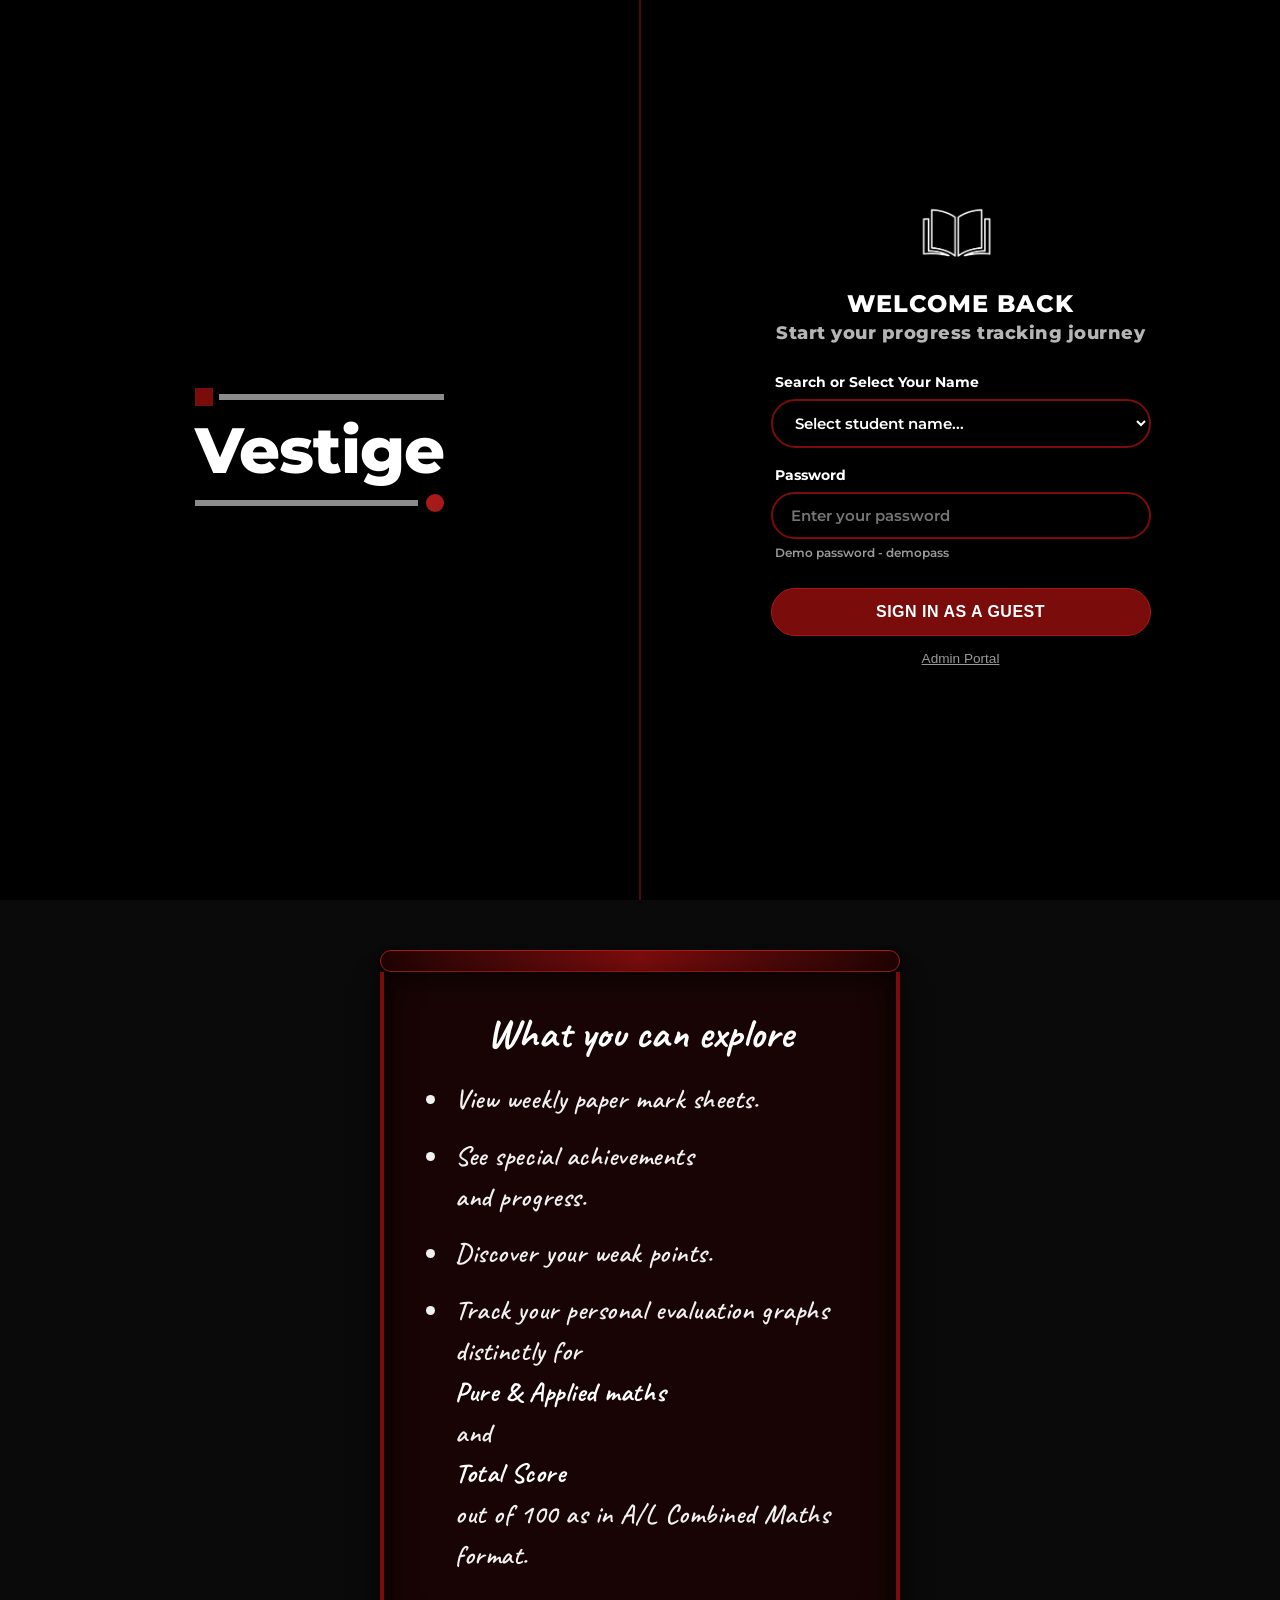
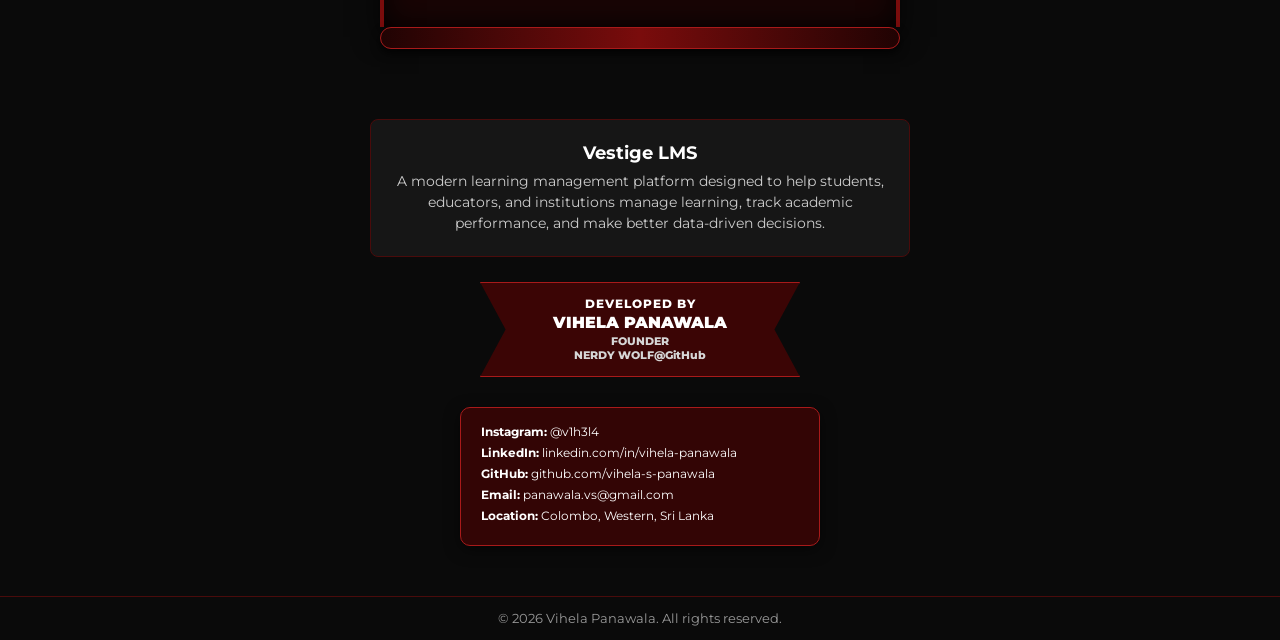
==== index.html @ 2ce4fa8c "Add files via upload" ====
<!doctype html>
<html lang="en">
  <head>
    <meta charset="UTF-8" />
    <meta name="viewport" content="width=device-width, initial-scale=1.0" />
    <title>Vestige LMS - Combined Maths Evaluation</title>
    <link rel="stylesheet" href="./css/styles.css" />
    <link rel="preconnect" href="https://fonts.googleapis.com">
    <link rel="preconnect" href="https://fonts.gstatic.com" crossorigin>
    <link href="https://fonts.googleapis.com/css2?family=Caveat:wght@600;700&family=Montserrat:wght@400;600;700;800;900&display=swap" rel="stylesheet">
  </head>
  <body class="page-login" data-page="login">
    <div class="lms-container">
      
      <!-- HERO & LOGIN SECTION -->
      <section class="hero-split">
        <!-- Left Panel: Brand & Accents -->
        <div class="brand-panel">
          <div class="wolf-bg-overlay"></div>
          <div class="brand-logo-container">
            <div class="accent-top">
              <span class="square-accent"></span>
              <span class="line-accent"></span>
            </div>
            <h1 class="brand-title">Vestige</h1>
            
            <div class="accent-bottom">
              <span class="line-accent"></span>
              <span class="dot-accent"></span>
            </div>
          </div>
          
        </div>


        <!-- Right Panel: Login Box -->
        <div class="login-panel">
          <div class="top-bar"></div>

          <div class="login-box">
            <div class="book-icon-wrapper">
              <img src="./book-icon.png" alt="Book Icon" class="book-icon" onerror="this.style.display='none'" />
            </div>

            <h2 class="welcome-heading">WELCOME BACK</h2>
            <h3 class="welcome-subheading">Start your progress tracking journey</h3>

            <!-- Searchable Student Selection -->
            <div class="form-group">
              <label for="studentSearchInput">Search or Select Your Name</label>
              <div class="select-wrapper">
                <select id="studentSearchInput" class="custom-input" aria-label="Select student name">
                  <option value="">Select student name...</option>
                </select>
              </div>
            </div>

            <div class="form-group">
              <label for="passwordInput">Password</label>
              <input type="password" id="passwordInput" class="custom-input" placeholder="Enter your password" />
              <small class="demo-password-note">Demo password - demopass</small>
            </div>

            <div class="action-group">
              <button id="viewStudentBtn" class="guest-btn" type="button">SIGN IN AS A GUEST</button>
              <button id="adminBtn" class="admin-float-link" type="button">Admin Portal</button>
            </div>
          </div>
        </div>
      </section>

      <div id="adminPinModal" class="admin-pin-modal hidden" aria-hidden="true">
        <div class="admin-pin-card">
          <h3>Admin Access</h3>
          <p>Enter the admin PIN to continue.</p>
          <label for="adminPinInput" class="sr-only">Admin PIN</label>
          <input id="adminPinInput" type="password" class="custom-input" placeholder="Enter admin PIN" />
          <div class="admin-pin-actions">
            <button id="cancelAdminPin" class="cancel-pin-btn" type="button">Cancel</button>
            <button id="confirmAdminPin" class="btn-primary" type="button">Enter</button>
          </div>
        </div>
      </div>

      <!-- EXPLORE / PARCHMENT SCROLL SECTION -->
      <section class="explore-section">
        <div class="scroll-wrapper">
          <div class="scroll-cap top-cap"></div>
          <div class="scroll-body">
            <h2 class="scroll-title">What you can explore</h2>
            <ul class="scroll-list">
              <li>View weekly paper mark sheets.</li>
              <li>See special achievements<br />and progress.</li>
              <li>Discover your weak points.</li>
              <li>
                Track your personal evaluation graphs<br />
                distinctly for<br />
                <strong>Pure &amp; Applied maths</strong><br />
                and<br />
                <strong>Total Score</strong><br />
                out of 100 as in A/L Combined Maths<br />
                format.
              </li>
            </ul>
          </div>
          <div class="scroll-cap bottom-cap"></div>
        </div>
      </section>

      <!-- PLATFORM INFO SECTION -->
      <section class="info-section">
        <div class="about-card">
          <h3>Vestige LMS</h3>
          <p>
            A modern learning management platform designed to help students, educators, and institutions manage learning, track academic performance, and make better data-driven decisions.
          </p>
        </div>

        <div class="developer-banner">
          <span class="dev-tag">DEVELOPED BY</span>
          <span class="dev-name">VIHELA PANAWALA</span>
          <span class="dev-title">FOUNDER</span>
          <span class="dev-org">NERDY WOLF@GitHub</span>
        </div>

        <div class="contact-card">
          <p><strong>Instagram:</strong> @v1h3l4</p>
          <p><strong>LinkedIn:</strong> linkedin.com/in/vihela-panawala</p>
          <p><strong>GitHub:</strong> github.com/vihela-s-panawala</p>
          <p><strong>Email:</strong> panawala.vs@gmail.com</p>
          <p><strong>Location:</strong> Colombo, Western, Sri Lanka</p>
        </div>
      </section>

      <!-- SITE FOOTER -->
      <footer class="site-footer">
        <p>© 2026 Vihela Panawala. All rights reserved.</p>
        
      </footer>

    </div>

    <script type="module" src="./js/app.js"></script>
  </body>
</html>
---- css/styles.css ----
/* ==========================================================================
   COLOR PALETTE & VARIABLES (BURGUNDY, BLACK, WHITE)
   ========================================================================== */
:root {
  --burgundy: #7a0c0c;
  --burgundy-dark: #3b0505;
  --burgundy-hover: #540909;
  --burgundy-bright: #a81a1a;
  --burgundy-light: #f5e6e6;
  --black: #0a0a0a;
  --black-card: #161616;
  --black-panel: #111111;
  --white: #ffffff;
  --off-white: #f8f9fa;
  --muted: #999999;
  --border-burgundy: #4a0b0b;
  --border-burgundy-light: #7a0c0c;
}

* {
  box-sizing: border-box;
  margin: 0;
  padding: 0;
}

html {
  scroll-behavior: smooth;
}

body {
  font-family: 'Montserrat', 'Segoe UI', sans-serif;
  background-color: var(--black);
  color: var(--white);
  min-height: 100vh;
  overflow-x: hidden;
  transition: background-color 0.3s ease, color 0.3s ease;
}

/* Light Mode Overrides */
body.light-mode {
  background-color: var(--off-white);
  color: var(--black);
}

body.light-mode .hero-split,
body.light-mode .login-panel,
body.light-mode .explore-section,
body.light-mode .info-section {
  background-color: var(--off-white);
}

body.light-mode .welcome-heading,
body.light-mode .welcome-subheading,
body.light-mode .form-group label {
  color: var(--black);
}

body.light-mode .welcome-subheading {
  color: var(--burgundy);
}

body.light-mode .custom-input {
  background-color: var(--white);
  color: var(--black);
  border-color: var(--burgundy);
}

body.light-mode .about-card {
  background-color: var(--white);
  color: var(--black);
  border: 1px solid var(--border-burgundy);
}

body.light-mode .about-card h3 {
  color: var(--burgundy);
}

body.light-mode .site-footer {
  background-color: #ebebeb;
  color: var(--black);
  border-top-color: var(--border-burgundy-light);
}

/* Hero / Login Split Section */
.hero-split {
  display: flex;
  min-height: 100vh;
  width: 100%;
}

.brand-panel {
  flex: 1;
  position: relative;
  overflow: hidden;
  background-color: #000000;
  display: flex;
  align-items: center;
  justify-content: center;
  padding: 40px;
  min-height: 400px;
}




.brand-logo-container {
  position: relative;
  z-index: 2;
  text-align: center;
}

.brand-title {
  font-size: clamp(2.5rem, 5vw, 4.2rem);
  font-weight: 800;
  color: var(--white);
  letter-spacing: -1px;
  line-height: 1;
  margin: 12px 0;
  text-shadow: 0 4px 15px rgba(0, 0, 0, 0.9);
}

.accent-top {
  display: flex;
  align-items: center;
  justify-content: flex-start;
  gap: 6px;
  margin-bottom: 4px;
}

.square-accent {
  width: 18px;
  height: 18px;
  background-color: var(--burgundy);
  display: inline-block;
}

.line-accent {
  height: 6px;
  background-color: rgba(255, 255, 255, 0.55);
  flex: 1;
  display: inline-block;
}

.accent-bottom {
  display: flex;
  align-items: center;
  justify-content: flex-end;
  gap: 8px;
  margin-top: 4px;
}

.dot-accent {
  width: 18px;
  height: 18px;
  border-radius: 50%;
  background-color: var(--burgundy-bright);
  display: inline-block;
}

/* Right Login Panel */
.login-panel {
  flex: 1;
  display: flex;
  flex-direction: column;
  justify-content: space-between;
  align-items: center;
  padding: 30px 40px 60px 40px;
  position: relative;
  border-left: 2px solid var(--border-burgundy);
  background-color: #000000;
}

.top-bar {
  width: 100%;
  display: flex;
  justify-content: flex-end;
  align-items: center;
  gap: 12px;
}

.theme-toggle-btn {
  background: rgba(255, 255, 255, 0.08);
  color: inherit;
  border: 1px solid var(--border-burgundy-light);
  padding: 6px 14px;
  border-radius: 20px;
  cursor: pointer;
  font-size: 0.85rem;
  font-weight: 600;
  transition: background 0.2s, border-color 0.2s;
}

.theme-toggle-btn:hover {
  background: rgba(122, 12, 12, 0.3);
  border-color: var(--burgundy-bright);
}

.admin-pin-modal {
  position: fixed;
  inset: 0;
  background: rgba(0, 0, 0, 0.7);
  display: flex;
  align-items: center;
  justify-content: center;
  z-index: 1000;
}

.admin-pin-modal.hidden {
  display: none;
}

.admin-pin-card {
  width: min(90vw, 420px);
  background: #111111;
  border: 1px solid var(--border-burgundy);
  border-radius: 18px;
  padding: 28px 24px;
  box-shadow: 0 18px 50px rgba(0, 0, 0, 0.45);
}

.admin-pin-card h3 {
  font-size: 1.5rem;
  margin-bottom: 10px;
  color: var(--white);
}

.admin-pin-card p {
  margin-bottom: 16px;
  color: var(--muted);
}

.admin-pin-actions {
  display: flex;
  justify-content: flex-end;
  gap: 12px;
  margin-top: 18px;
}

.cancel-pin-btn {
  background: transparent;
  border: 1px solid var(--border-burgundy);
  color: var(--white);
  padding: 11px 18px;
  border-radius: 999px;
  cursor: pointer;
}

.btn-primary {
  background: var(--burgundy);
  color: var(--white);
  border: 1px solid var(--burgundy-bright);
  border-radius: 999px;
  padding: 11px 18px;
  font-weight: 700;
  cursor: pointer;
  transition: background-color 0.2s ease;
}

.btn-primary:hover {
  background: var(--burgundy-hover);
}

.sr-only {
  position: absolute;
  width: 1px;
  height: 1px;
  padding: 0;
  margin: -1px;
  overflow: hidden;
  clip: rect(0, 0, 0, 0);
  border: 0;
}

/* Login Form Elements */
.login-box {
  width: 100%;
  max-width: 380px;
  display: flex;
  flex-direction: column;
  align-items: center;
  text-align: center;
  margin: auto 0;
}

.book-icon-wrapper {
  margin-bottom: 20px;
}

.book-icon {
  width: 110px;
  height: auto;
}

.welcome-heading {
  font-size: 1.5rem;
  font-weight: 800;
  letter-spacing: 1px;
  margin-bottom: 4px;
  color: var(--white);
}

.welcome-subheading {
  font-size: 1.1rem;
  font-weight: 800;
  letter-spacing: 0.5px;
  margin-bottom: 30px;
  color: #b5b5b5;
}

.form-group {
  width: 100%;
  text-align: left;
  margin-bottom: 18px;
}

.form-group label {
  display: block;
  font-size: 0.88rem;
  font-weight: 700;
  margin-bottom: 8px;
  margin-left: 4px;
}

.custom-input {
  width: 100%;
  padding: 12px 18px;
  border-radius: 30px;
  border: 2px solid var(--burgundy);
  background-color: #000000;
  color: var(--white);
  font-size: 0.95rem;
  font-family: inherit;
  font-weight: 600;
  outline: none;
  transition: border-color 0.2s ease, box-shadow 0.2s ease;
}

.custom-input:focus {
  border-color: var(--burgundy-bright);
  box-shadow: 0 0 10px rgba(168, 26, 26, 0.4);
}

.custom-input option {
  background-color: #000000;
  color: var(--white);
}

.demo-password-note {
  display: block;
  margin-top: 6px;
  margin-left: 4px;
  font-size: 0.76rem;
  color: var(--muted);
  font-weight: 600;
}

.action-group {
  width: 100%;
  display: flex;
  flex-direction: column;
  align-items: center;
  margin-top: 10px;
}

.guest-btn {
  width: 100%;
  padding: 14px 20px;
  border-radius: 30px;
  background-color: var(--burgundy);
  color: var(--white);
  font-size: 1rem;
  font-weight: 800;
  letter-spacing: 0.5px;
  border: 1px solid var(--burgundy-bright);
  cursor: pointer;
  transition: background-color 0.2s ease, transform 0.1s ease;
}

.guest-btn:hover {
  background-color: var(--burgundy-hover);
  transform: translateY(-1px);
}

.admin-float-link {
  background: none;
  border: none;
  color: var(--muted);
  font-size: 0.85rem;
  margin-top: 15px;
  cursor: pointer;
  text-decoration: underline;
}

.admin-float-link:hover {
  color: var(--white);
}

/* Explore Scroll Section */
.explore-section {
  width: 100%;
  padding: 50px 20px;
  display: flex;
  justify-content: center;
  background-color: var(--black);
}

.scroll-wrapper {
  width: 100%;
  max-width: 520px;
}

.scroll-cap {
  height: 22px;
  background: linear-gradient(90deg, #200303 0%, #7a0c0c 50%, #200303 100%);
  border-radius: 12px;
  box-shadow: 0 4px 10px rgba(0, 0, 0, 0.8);
  border: 1px solid var(--burgundy-bright);
}

.scroll-body {
  background: #180404;
  box-shadow: inset 0 0 30px rgba(0, 0, 0, 0.9), 0 10px 25px rgba(0,0,0,0.7);
  padding: 35px 25px;
  color: var(--white);
  font-family: 'Caveat', cursive, sans-serif;
  text-align: center;
  border-left: 4px solid var(--burgundy);
  border-right: 4px solid var(--burgundy);
}

.scroll-title {
  font-size: 2.6rem;
  font-weight: 700;
  margin-bottom: 20px;
  color: var(--white);
}

.scroll-list {
  list-style: disc;
  padding-left: 1.5em;
  font-size: 1.7rem;
  font-weight: 600;
  line-height: 1.5;
  color: #f0f0f0;
  text-align: left;
}

.scroll-list li {
  margin-bottom: 16px;
  padding-left: 0.2em;
  font-family: 'Caveat', cursive, sans-serif;
  letter-spacing: 0.02em;
}

.scroll-list strong {
  color: var(--white);
  font-weight: 700;
}

/* About & Developer Info Section */
.info-section {
  width: 100%;
  padding: 20px 20px 50px 20px;
  display: flex;
  flex-direction: column;
  align-items: center;
  background-color: var(--black);
}

.about-card {
  background-color: var(--black-card);
  color: var(--white);
  width: 100%;
  max-width: 540px;
  padding: 22px;
  border-radius: 8px;
  text-align: center;
  margin-bottom: 25px;
  border: 1px solid var(--border-burgundy);
}

.about-card h3 {
  font-size: 1.1rem;
  font-weight: 700;
  color: var(--white);
  margin-bottom: 8px;
}

.about-card p {
  font-size: 0.88rem;
  line-height: 1.5;
  color: #cccccc;
}

.developer-banner {
  background-color: var(--burgundy-dark);
  width: 100%;
  max-width: 320px;
  padding: 14px 20px;
  text-align: center;
  clip-path: polygon(0 0, 100% 0, 92% 50%, 100% 100%, 0 100%, 8% 50%);
  margin-bottom: 30px;
  border: 1px solid var(--burgundy-bright);
}

.dev-tag {
  display: block;
  font-size: 0.72rem;
  font-weight: 800;
  color: var(--white);
  letter-spacing: 1px;
}

.dev-name {
  display: block;
  font-size: 0.98rem;
  font-weight: 900;
  color: var(--white);
  margin: 2px 0;
}

.dev-title, .dev-org {
  display: block;
  font-size: 0.68rem;
  font-weight: 800;
  color: #d6d6d6;
}

.contact-card {
  background-color: rgba(59, 5, 5, 0.85);
  border-radius: 10px;
  padding: 16px 20px;
  width: 100%;
  max-width: 360px;
  box-shadow: 0 4px 15px rgba(0, 0, 0, 0.5);
  border: 1px solid var(--burgundy-bright);
}

.contact-card p {
  font-size: 0.78rem;
  color: var(--white);
  margin-bottom: 6px;
  word-break: break-all;
}

/* Footer & Modal Styles */
.site-footer {
  width: 100%;
  background-color: var(--black);
  text-align: center;
  padding: 14px 20px;
  font-size: 0.8rem;
  color: var(--muted);
  border-top: 1px solid var(--border-burgundy);
}

.modal-overlay {
  position: fixed;
  inset: 0;
  background: rgba(0, 0, 0, 0.8);
  display: flex;
  align-items: center;
  justify-content: center;
  padding: 16px;
  z-index: 1000;
}

.modal-card {
  background: var(--black-card);
  border: 1px solid var(--burgundy-bright);
  border-radius: 16px;
  padding: 22px;
  width: min(400px, 100%);
  color: var(--white);
}

.modal-card h3 {
  color: var(--white);
  margin-bottom: 8px;
}

.modal-card input {
  width: 100%;
  padding: 10px;
  margin: 12px 0;
  border-radius: 8px;
  border: 1px solid var(--burgundy);
  background: var(--white);
  color: var(--black);
}

.modal-actions {
  display: flex;
  gap: 10px;
  justify-content: flex-end;
}

.modal-actions button {
  padding: 8px 16px;
  border-radius: 20px;
  border: none;
  cursor: pointer;
  font-weight: 700;
}

.modal-actions .primary-btn {
  background: var(--burgundy);
  color: var(--white);
  border: 1px solid var(--burgundy-bright);
}

.modal-actions .secondary-btn {
  background: #333333;
  color: var(--white);
}

@media (max-width: 768px) {
  .hero-split {
    flex-direction: column;
  }
  .login-panel {
    border-left: none;
  }
}
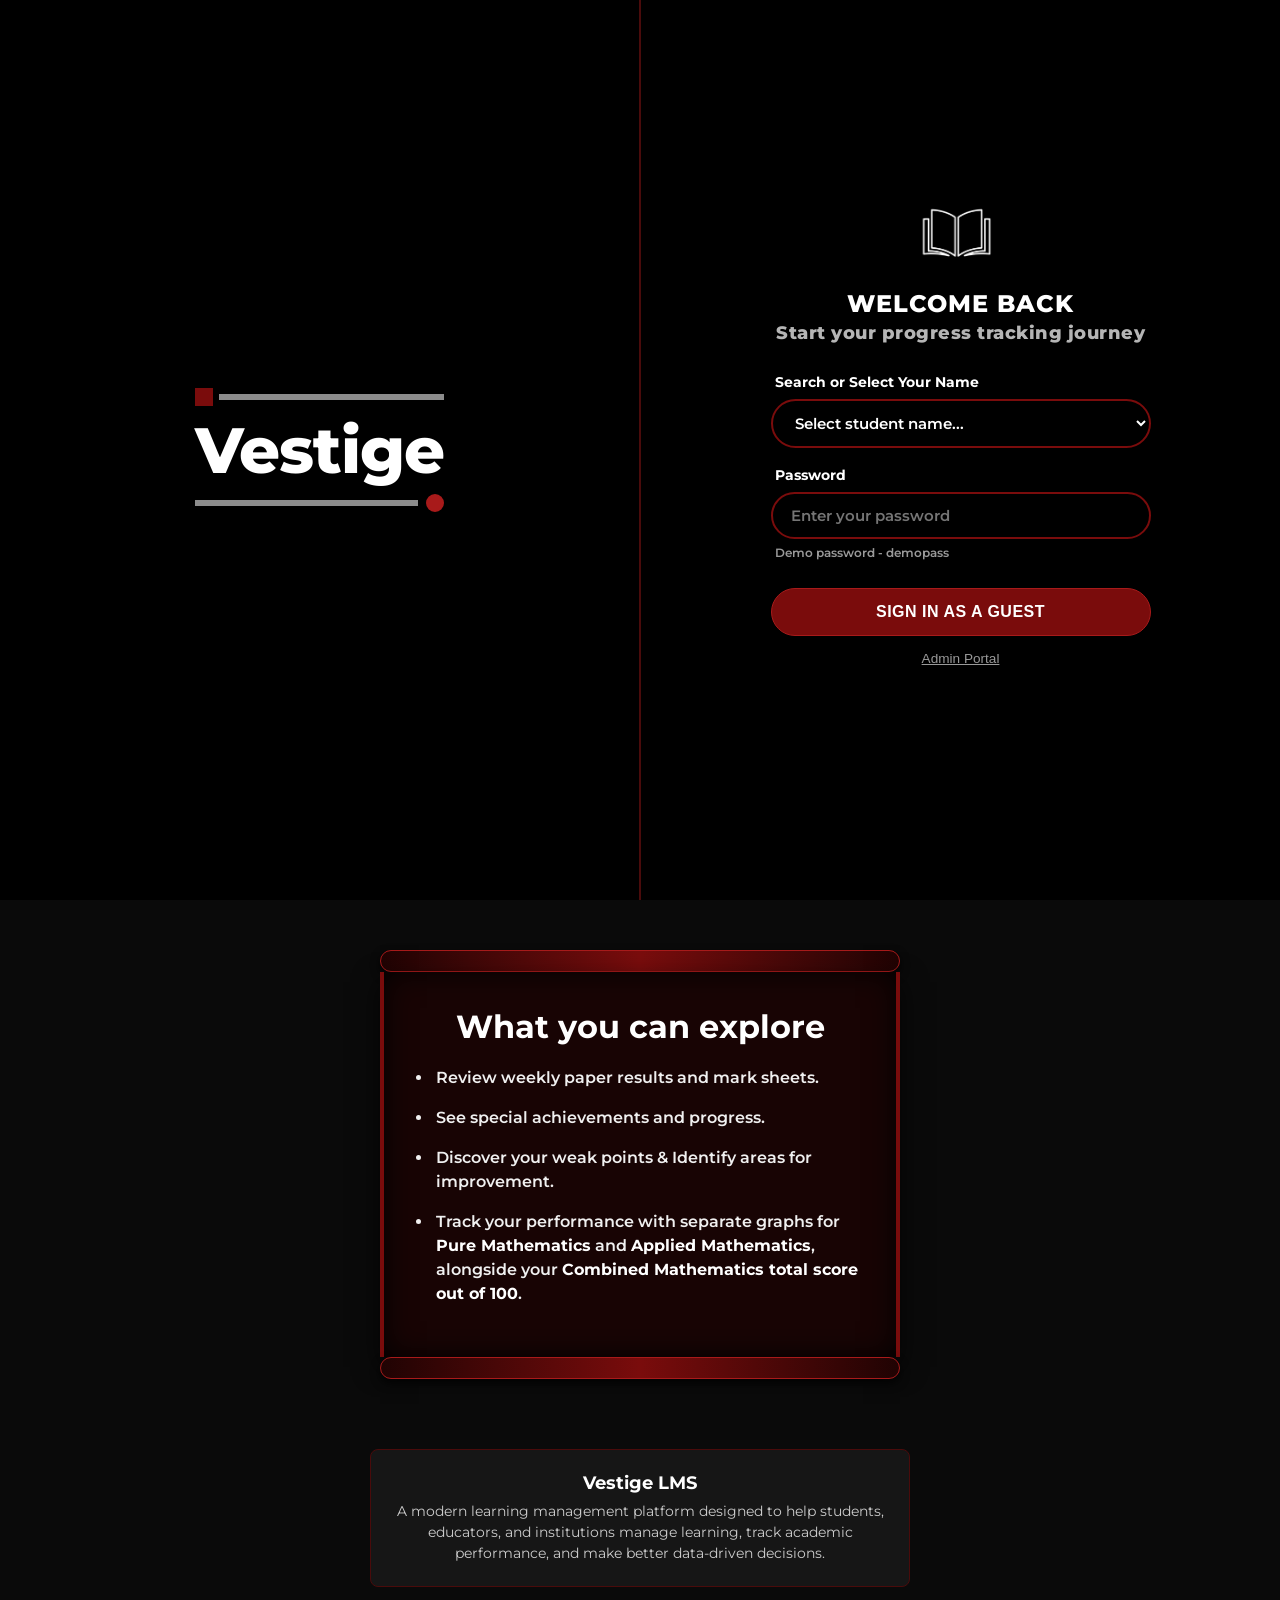
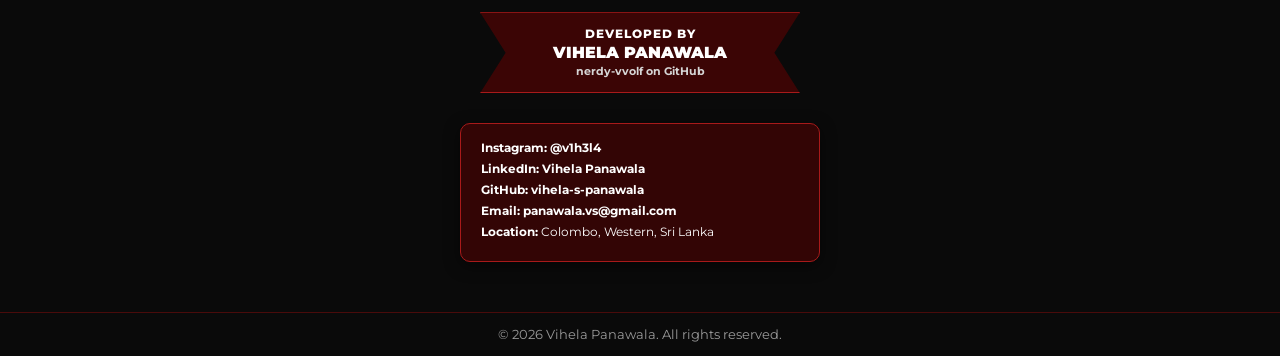
==== commit 050d8bca: "styles plus major secu" ====
--- a/index.html
+++ b/index.html
@@ -7,7 +7,20 @@
     <link rel="stylesheet" href="./css/styles.css" />
     <link rel="preconnect" href="https://fonts.googleapis.com">
     <link rel="preconnect" href="https://fonts.gstatic.com" crossorigin>
-    <link href="https://fonts.googleapis.com/css2?family=Caveat:wght@600;700&family=Montserrat:wght@400;600;700;800;900&display=swap" rel="stylesheet">
+    <link href="https://fonts.googleapis.com/css2?family=Montserrat:wght@400;600;700;800;900&display=swap" rel="stylesheet">
+    <style>
+      .square-accent,
+      .dot-accent {
+        transition: transform 600ms ease;
+      }
+
+      @media (prefers-reduced-motion: reduce) {
+        .square-accent,
+        .dot-accent {
+          transition: none;
+        }
+      }
+    </style>
   </head>
   <body class="page-login" data-page="login">
     <div class="lms-container">
@@ -39,7 +52,7 @@
 
           <div class="login-box">
             <div class="book-icon-wrapper">
-              <img src="./book-icon.png" alt="Book Icon" class="book-icon" onerror="this.style.display='none'" />
+              <img src="./assets/book-icon.png" alt="Book Icon" class="book-icon" onerror="this.style.display='none'" />
             </div>
 
             <h2 class="welcome-heading">WELCOME BACK</h2>
@@ -89,18 +102,17 @@
           <div class="scroll-body">
             <h2 class="scroll-title">What you can explore</h2>
             <ul class="scroll-list">
-              <li>View weekly paper mark sheets.</li>
-              <li>See special achievements<br />and progress.</li>
-              <li>Discover your weak points.</li>
+              <li>Review weekly paper results and mark sheets.</li>
+                    <li>See special achievements
+and progress.</li>
+              <li> Discover your weak points & Identify areas for improvement.</li>
               <li>
-                Track your personal evaluation graphs<br />
-                distinctly for<br />
-                <strong>Pure &amp; Applied maths</strong><br />
-                and<br />
-                <strong>Total Score</strong><br />
-                out of 100 as in A/L Combined Maths<br />
-                format.
+                Track your performance with separate graphs for
+                <strong>Pure Mathematics</strong> and
+                <strong>Applied Mathematics</strong>, alongside your
+                <strong>Combined Mathematics total score out of 100</strong>.
               </li>
+     
             </ul>
           </div>
           <div class="scroll-cap bottom-cap"></div>
@@ -119,15 +131,14 @@
         <div class="developer-banner">
           <span class="dev-tag">DEVELOPED BY</span>
           <span class="dev-name">VIHELA PANAWALA</span>
-          <span class="dev-title">FOUNDER</span>
-          <span class="dev-org">NERDY WOLF@GitHub</span>
+          <span class="dev-org"><a href="https://github.com/vihela-s-panawala" target="_blank" rel="noopener noreferrer">nerdy-vvolf on GitHub</a></span>
         </div>
 
         <div class="contact-card">
-          <p><strong>Instagram:</strong> @v1h3l4</p>
-          <p><strong>LinkedIn:</strong> linkedin.com/in/vihela-panawala</p>
-          <p><strong>GitHub:</strong> github.com/vihela-s-panawala</p>
-          <p><strong>Email:</strong> panawala.vs@gmail.com</p>
+          <p><strong>Instagram:</strong> <a href="https://www.instagram.com/v1h3l4/" target="_blank" rel="noopener noreferrer">@v1h3l4</a></p>
+          <p><strong>LinkedIn:</strong> <a href="https://www.linkedin.com/in/vihela-panawala/" target="_blank" rel="noopener noreferrer">Vihela Panawala</a></p>
+          <p><strong>GitHub:</strong> <a href="https://github.com/vihela-s-panawala" target="_blank" rel="noopener noreferrer">vihela-s-panawala</a></p>
+          <p><strong>Email:</strong> <a href="mailto:panawala.vs@gmail.com">panawala.vs@gmail.com</a></p>
           <p><strong>Location:</strong> Colombo, Western, Sri Lanka</p>
         </div>
       </section>
@@ -140,6 +151,43 @@
 
     </div>
 
+    <script>
+      const brandPanel = document.querySelector(".brand-panel");
+      const brandLogo = brandPanel.querySelector(".brand-logo-container");
+      const squareAccent = brandLogo.querySelector(".square-accent");
+      const dotAccent = brandLogo.querySelector(".dot-accent");
+      let accentsSwapped = false;
+
+      const resetAccents = () => {
+        accentsSwapped = false;
+        squareAccent.style.transform = "";
+        dotAccent.style.transform = "";
+      };
+
+      brandPanel.addEventListener("pointermove", (event) => {
+        const logoPosition = brandLogo.getBoundingClientRect();
+        const pointerOverLogo =
+          event.clientX >= logoPosition.left &&
+          event.clientX <= logoPosition.right &&
+          event.clientY >= logoPosition.top &&
+          event.clientY <= logoPosition.bottom;
+
+        if (pointerOverLogo === accentsSwapped) return;
+        accentsSwapped = pointerOverLogo;
+
+        if (!pointerOverLogo) {
+          resetAccents();
+          return;
+        }
+
+        const squarePosition = squareAccent.getBoundingClientRect();
+        const dotPosition = dotAccent.getBoundingClientRect();
+        squareAccent.style.transform = `translate(${dotPosition.left - squarePosition.left}px, ${dotPosition.top - squarePosition.top}px)`;
+        dotAccent.style.transform = `translate(${squarePosition.left - dotPosition.left}px, ${squarePosition.top - dotPosition.top}px)`;
+      });
+
+      brandPanel.addEventListener("pointerleave", resetAccents);
+    </script>
     <script type="module" src="./js/app.js"></script>
   </body>
 </html>
--- a/css/styles.css
+++ b/css/styles.css
@@ -422,14 +422,14 @@
   box-shadow: inset 0 0 30px rgba(0, 0, 0, 0.9), 0 10px 25px rgba(0,0,0,0.7);
   padding: 35px 25px;
   color: var(--white);
-  font-family: 'Caveat', cursive, sans-serif;
+  font-family: inherit;
   text-align: center;
   border-left: 4px solid var(--burgundy);
   border-right: 4px solid var(--burgundy);
 }
 
 .scroll-title {
-  font-size: 2.6rem;
+  font-size: 2rem;
   font-weight: 700;
   margin-bottom: 20px;
   color: var(--white);
@@ -438,7 +438,7 @@
 .scroll-list {
   list-style: disc;
   padding-left: 1.5em;
-  font-size: 1.7rem;
+  font-size: 1rem;
   font-weight: 600;
   line-height: 1.5;
   color: #f0f0f0;
@@ -448,8 +448,7 @@
 .scroll-list li {
   margin-bottom: 16px;
   padding-left: 0.2em;
-  font-family: 'Caveat', cursive, sans-serif;
-  letter-spacing: 0.02em;
+  font-family: inherit;
 }
 
 .scroll-list strong {
@@ -524,6 +523,26 @@
   font-size: 0.68rem;
   font-weight: 800;
   color: #d6d6d6;
+}
+
+.dev-org a,
+.contact-card a {
+  color: inherit;
+  font-weight: 700;
+  text-decoration: none;
+  transition: color 0.2s ease;
+}
+
+.dev-org a:hover,
+.contact-card a:hover {
+  color: #f3b7b7;
+}
+
+.dev-org a:focus-visible,
+.contact-card a:focus-visible {
+  outline: 2px solid var(--white);
+  outline-offset: 3px;
+  border-radius: 2px;
 }
 
 .contact-card {
